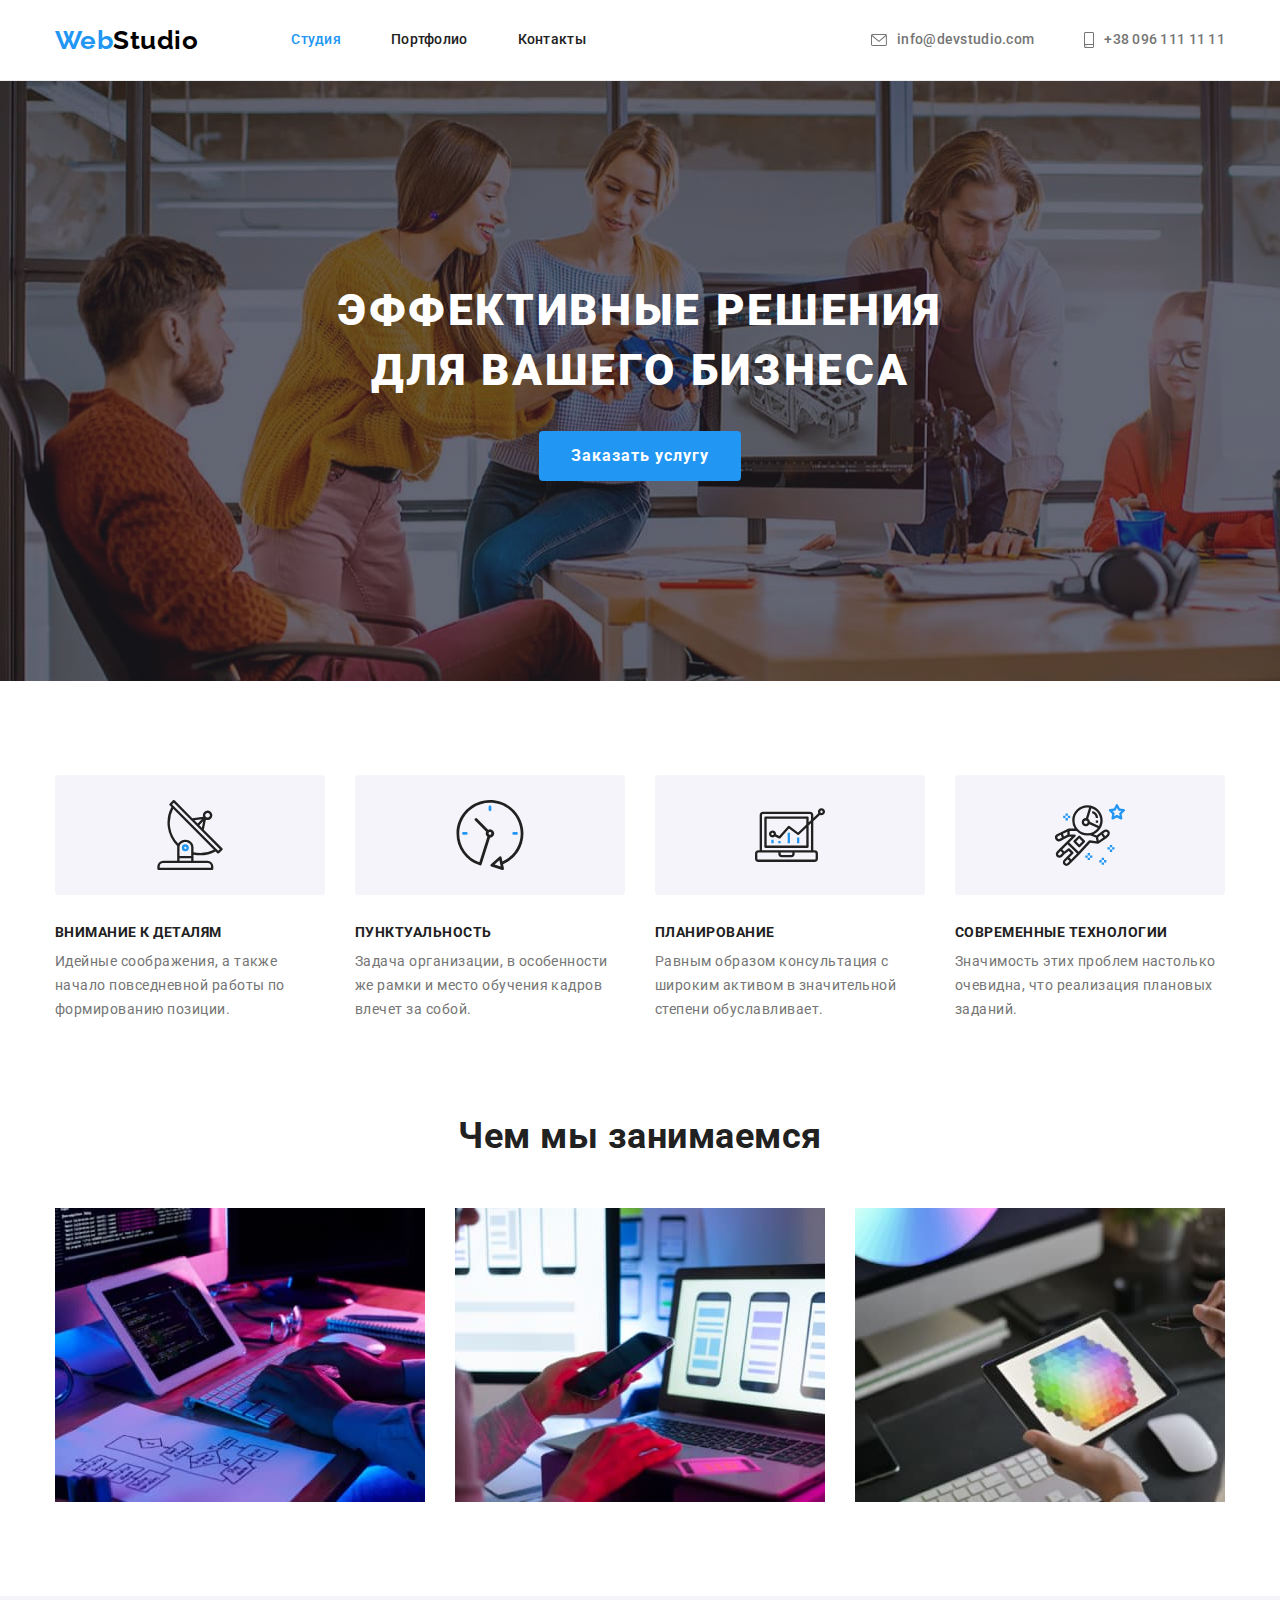
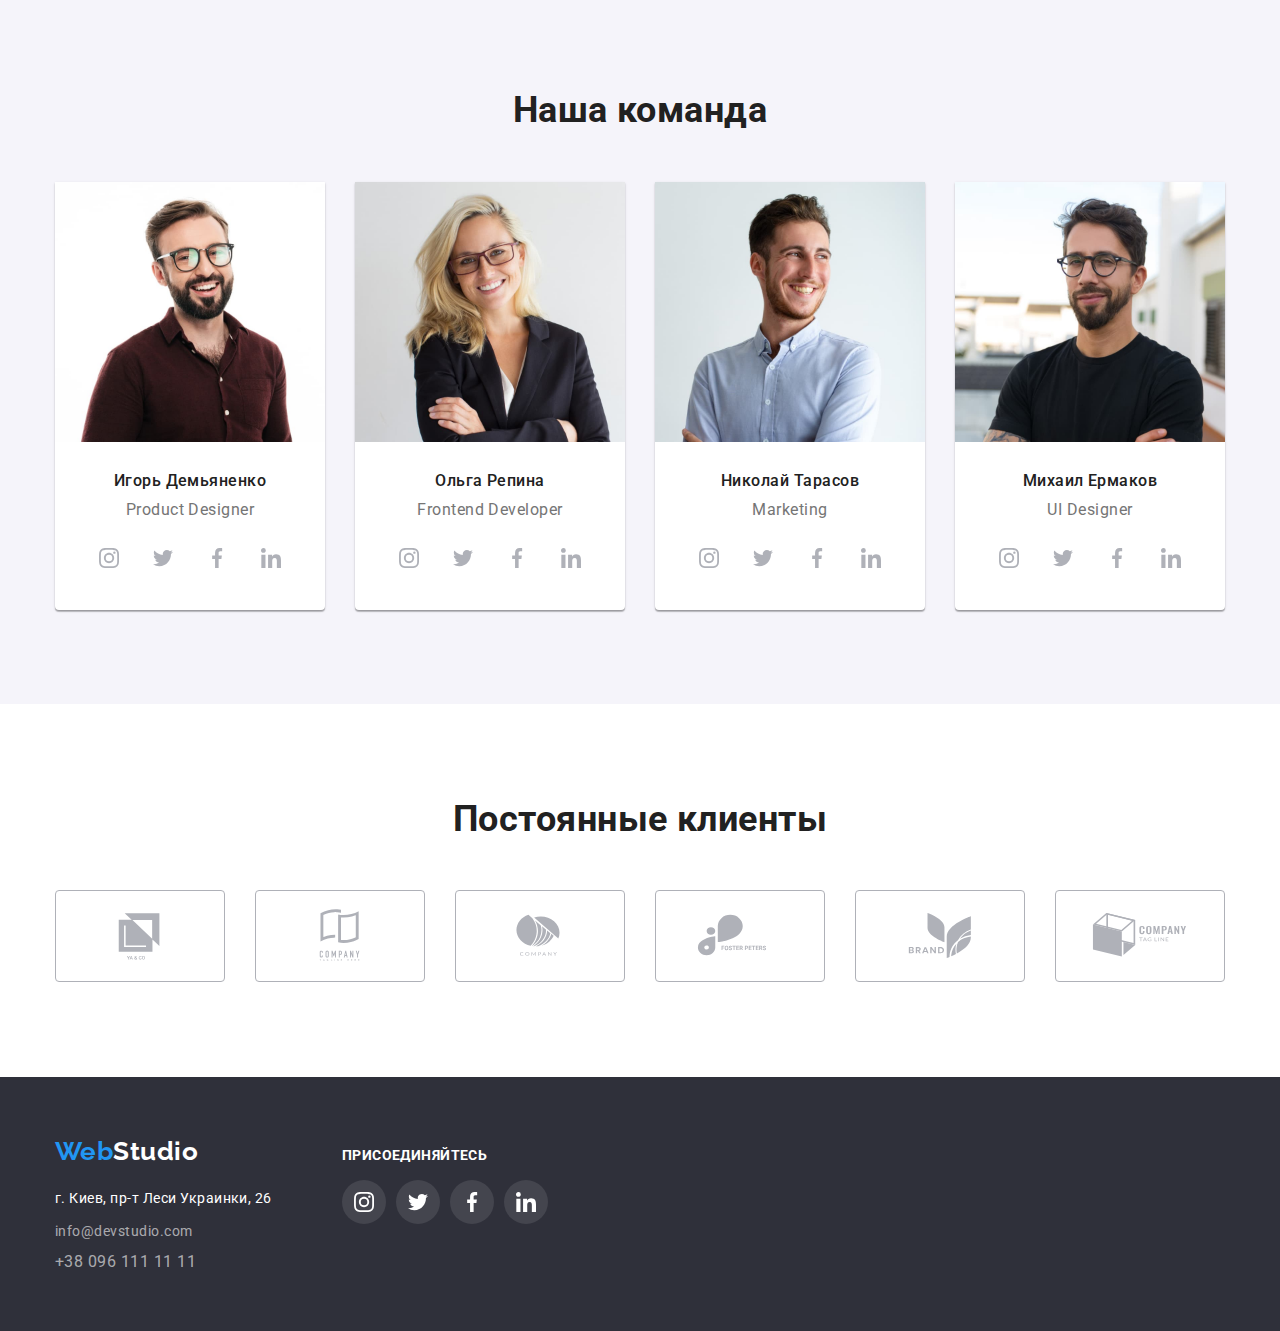
==== index.html @ 425500fc "Доб. файлы из 4 д/з" ====
<!DOCTYPE html>
<html lang="en">

<head>
    <meta charset="UTF-8" />
    <meta http-equiv="X-UA-Compatible" content="IE=edge" />
    <meta name="viewport" content="width=device-width, initial-scale=1.0" />
    <link rel="preconnect" href="https://fonts.googleapis.com">
    <link rel="preconnect" href="https://fonts.gstatic.com" crossorigin>
    <link href="https://fonts.googleapis.com/css2?family=Raleway:wght@700&family=Roboto:wght@400;500;700;900&display=swap"
        rel="stylesheet">
    <link rel="stylesheet" href="https://cdnjs.cloudflare.com/ajax/libs/modern-normalize/1.1.0/modern-normalize.min.css">
    <link rel="stylesheet" href="./css/styles.css">
    <title>WebStudio</title>
</head>

<body>
    <header class="header">
        <div class="container header-cont">
            <nav class="main-nav">
                <a href="#" class="logo">
                    <span class="logo-color">Web</span>Studio
                </a>
                <ul class="site-nav list">
                    <li class="site-nav-list"> 
                        <a class="link current" href="#">Студия</a>
                    </li>
                    <li class="site-nav-list">
                        <a class="link" href="./portfolio.html">Портфолио</a>
                    </li>
                    <li class="site-nav-list">
                        <a class="link" href="#" >Контакты</a>
                    </li>
                </ul>
            </nav>
                <ul class="site-nav">
                    <li class="site-nav-list">
                        <a class="link-nav" href="mailto:info@devstudio.com">
                            <svg  class="site-nav-icon"  width="16" height="12">
                                <use class="site-nav-use" href="./images/svg-sprite/symbol-defs.svg#icon-envelope"></use>
                            </svg>
                            info@devstudio.com
                        </a>
                    </li>
                    <li class="site-nav-list"> 
                        <a class="link-nav" href="tel:+380961111111">
                            <svg class="site-nav-sph" width="16" height="12">
                                <use href="./images/svg-sprite/symbol-defs.svg#icon-phone"></use>
                            </svg>
                            +38 096 111 11 11
                        </a>
                    </li>
                </ul>
        </div>
    </header>

    <!-- Блок герой -->
    <main>
        <section class="hero">
            <div class="container">
                <h1 class="hero-title" >Эффективные решения<br> для вашего бизнеса</h1>
                <button class="button" type="button">Заказать услугу</button>
            </div>
        </section>

        <!-- Наши предложения -->
        <section class="offers">
            <div class="container">
                <h2 class="visually-hidden">Наши предложения</h2> 
                <ul class="offers-list-title">
                    <li class="offers-list-nav icon-antenna">
                        <div class="icon-list" >
                            <svg class="" width="70" height="70">
                                <use href="./images/svg-sprite/symbol-defs.svg#icon-antenna-1"></use>
                            </svg>
                        </div>
                        <h3 class="offers-container-list">ВНИМАНИЕ К ДЕТАЛЯМ</h3> 
                        <p class="offers-list">
                            Идейные соображения, а также начало повседневной работы по
                            формированию позиции.
                        </p>
                    </li>
                    <li class="offers-list-nav icon-clock">
                        <div class="icon-list">
                            <svg class="" width="70" height="70">
                                <use href="./images/svg-sprite/symbol-defs.svg#icon-clock-1"></use>
                            </svg>
                        </div>
                        <h3 class="offers-container-list">ПУНКТУАЛЬНОСТЬ</h3>
                        <p class="offers-list">
                            Задача организации, в особенности же рамки и место обучения кадров
                            влечет за собой.
                        </p>
                    </li>
                    <li class="offers-list-nav icon-diagram">
                        <div class="icon-list">
                            <svg class="" width="70" height="70">
                                <use href="./images/svg-sprite/symbol-defs.svg#icon-diagram-1"></use>
                            </svg>
                        </div>
                        <h3 class="offers-container-list">ПЛАНИРОВАНИЕ</h3>
                        <p class="offers-list">
                            Равным образом консультация с широким активом в значительной
                            степени обуславливает.
                        </p>
                    </li>
                    <li class="offers-list-nav icon-astronaut">
                        <div class="icon-list">
                            <svg class="" width="70" height="70">
                                <use href="./images/svg-sprite/symbol-defs.svg#icon-astronaut-1"></use>
                            </svg>
                        </div>
                        <h3 class="offers-container-list">СОВРЕМЕННЫЕ ТЕХНОЛОГИИ</h3>
                        <p class="offers-list">
                            Значимость этих проблем настолько очевидна, что реализация
                            плановых заданий.
                        </p>
                    </li>
                </ul>
            </div>
        </section>

        <!-- Блок нашей работы -->
        <section class="works">
            <div class="container">
                <h2 class="works-title">Чем мы занимаемся</h2>
                <ul class="list-works">
                    <li class="list-works-img">
                        <img class="works-img" src="./images/boxasq.jpg" width="370" alt="Рабочий процес 1" />
                    </li>
                    <li class="list-works-img">
                        <img class="works-img" src="./images/boxbsq.jpg" width="370" alt="Рабочий процес 2" />
                    </li>
                    <li class="list-works-img">
                        <img class="works-img" src="./images/boxcsq.jpg" width="370" alt="Рабочий процес 3" />
                    </li>
                </ul>
            </div>
        </section>

        <!-- Наша команда -->
        <section class="teams">
            <div class="container">
                    <h2 class="teams-title">Наша команда</h2>
                    <ul class="list-teams">
                        <li class="list-teams-border">
                            <img class="teams-img" src="./images/teamasq.jpg" width="270" alt="Команда 1" />
                            <div class="teams-np">
                                <h3 class="teams-name">Игорь Демьяненко</h3>
                                <p class="teams-person">Product Designer</p>
                                <ul class="team-icon">
                                    <li class="teams-list">
                                        <a class="teams-a" href="#">
                                            <svg class="icon" width="20" height="20">
                                                <use href="./images/svg-sprite/symbol-defs.svg#icon-instagram-2"></use>
                                            </svg>
                                        </a>
                                    </li>
                                    <li class="teams-list">
                                        <a class="teams-a" href="#">
                                            <svg class="icon" width="20" height="20">
                                                <use href="./images/svg-sprite/symbol-defs.svg#icon-twitter-1"></use>
                                            </svg>
                                        </a>
                                    </li>
                                    <li class="teams-list">
                                        <a class="teams-a" href="#">
                                            <svg class="icon" width="20" height="20">
                                                <use href="./images/svg-sprite/symbol-defs.svg#icon-facebook-1"></use>
                                            </svg>
                                        </a>
                                    </li>
                                    <li class="teams-list">
                                        <a class="teams-a" href="#">
                                            <svg class="icon" width="20" height="20">
                                                <use href="./images/svg-sprite/symbol-defs.svg#icon-linkedin-1"></use>
                                            </svg>
                                        </a>
                                    </li>
                                </ul>   
                            </div>
                        </li>
                        <li class="list-teams-border">
                            <img class="teams-img" src="./images/teambsq.jpg" width="270" alt="Команда 2" />
                            <div class="teams-np">
                                <h3 class="teams-name">Ольга Репина</h3>
                                <p class="teams-person">Frontend Developer</p>
                                <ul class="team-icon">
                                    <li class="teams-list">
                                        <a class="teams-a" href="#">
                                            <svg class="icon" width="20" height="20">
                                                <use href="./images/svg-sprite/symbol-defs.svg#icon-instagram-2"></use>
                                            </svg>
                                        </a>
                                    </li>
                                    <li class="teams-list">
                                        <a class="teams-a" href="#">
                                            <svg class="icon" width="20" height="20">
                                                <use href="./images/svg-sprite/symbol-defs.svg#icon-twitter-1"></use>
                                            </svg>
                                        </a>
                                    </li>
                                    <li class="teams-list">
                                        <a class="teams-a" href="#">
                                            <svg class="icon" width="20" height="20">
                                                <use href="./images/svg-sprite/symbol-defs.svg#icon-facebook-1"></use>
                                            </svg>
                                        </a>
                                    </li>
                                    <li class="teams-list">
                                        <a class="teams-a" href="#">
                                            <svg class="icon" width="20" height="20">
                                                <use href="./images/svg-sprite/symbol-defs.svg#icon-linkedin-1"></use>
                                            </svg>
                                        </a>
                                    </li>
                                </ul>
                            </div>
                        </li>
                        <li class="list-teams-border"> 
                            <img class="teams-img" src="./images/teamcsq.jpg" width="270" alt="Команда 3" />
                            <div class="teams-np">
                                <h3 class="teams-name">Николай Тарасов</h3>
                                <p class="teams-person">Marketing</p>
                                <ul class="team-icon">
                                    <li class="teams-list">
                                        <a class="teams-a" href="#">
                                            <svg class="icon" width="20" height="20">
                                                <use href="./images/svg-sprite/symbol-defs.svg#icon-instagram-2"></use>
                                            </svg>
                                        </a>
                                    </li>
                                    <li class="teams-list">
                                        <a class="teams-a" href="#">
                                            <svg class="icon" width="20" height="20">
                                                <use href="./images/svg-sprite/symbol-defs.svg#icon-twitter-1"></use>
                                            </svg>
                                        </a>
                                    </li>
                                    <li class="teams-list">
                                        <a class="teams-a" href="#">
                                            <svg class="icon" width="20" height="20">
                                                <use href="./images/svg-sprite/symbol-defs.svg#icon-facebook-1"></use>
                                            </svg>
                                        </a>
                                    </li>
                                    <li class="teams-list">
                                        <a class="teams-a" href="#">
                                            <svg class="icon" width="20" height="20">
                                                <use href="./images/svg-sprite/symbol-defs.svg#icon-linkedin-1"></use>
                                            </svg>
                                        </a>
                                    </li>
                                </ul>
                            </div>
                        </li>
                        <li class="list-teams-border">
                            <img class="teams-img" src="./images/teamdsq.jpg" width="270" alt="Команда 4" />
                            <div class="teams-np">
                                <h3 class="teams-name">Михаил Ермаков</h3>
                                <p class="teams-person">UI Designer</p>
                                <ul class="team-icon">
                                    <li class="teams-list">
                                        <a class="teams-a" href="#">
                                            <svg class="icon" width="20" height="20">
                                                <use href="./images/svg-sprite/symbol-defs.svg#icon-instagram-2"></use>
                                            </svg>
                                        </a>
                                    </li>
                                    <li class="teams-list">
                                        <a class="teams-a" href="#">
                                            <svg class="icon" width="20" height="20">
                                                <use href="./images/svg-sprite/symbol-defs.svg#icon-twitter-1"></use>
                                            </svg>
                                        </a>
                                    </li>
                                    <li class="teams-list">
                                        <a class="teams-a" href="#">
                                            <svg class="icon" width="20" height="20">
                                                <use href="./images/svg-sprite/symbol-defs.svg#icon-facebook-1"></use>
                                            </svg>
                                        </a>
                                    </li>
                                    <li class="teams-list">
                                        <a class="teams-a" href="#">
                                            <svg class="icon" width="20" height="20">
                                                <use href="./images/svg-sprite/symbol-defs.svg#icon-linkedin-1"></use>
                                            </svg>
                                        </a>
                                    </li>
                                </ul>
                            </div>
                        </li>
                    </ul>
            </div>
        </section>
    </main>

    <!-- Постоянные клиенты -->
    <section class="customers">
        <div class="container">
            <h2 class="customers-title">Постоянные клиенты</h2>
            <ul class="customers-title-list">
                <li class="customers-list">
                    <a class="customers-a" href="#">
                        <svg class="customers-list-a" width="106" height="60">
                            <use href="./images/svg-sprite/symbol-defs.svg#icon-Client-1"></use>
                        </svg>
                    </a>
                </li>
                <li class="customers-list">
                    <a class="customers-a" href="#">
                        <svg class="customers-list-a" width="106" height="60">
                            <use href="./images/svg-sprite/symbol-defs.svg#icon-Client-2"></use>
                        </svg>
                    </a>
                </li>
                <li class="customers-list">
                    <a class="customers-a" href="#">
                        <svg class="customers-list-a" width="106" height="60">
                            <use href="./images/svg-sprite/symbol-defs.svg#icon-Client-3"></use>
                        </svg>
                    </a>
                </li>
                <li class="customers-list">
                    <a class="customers-a" href="#">
                        <svg class="customers-list-a" width="106" height="60">
                            <use href="./images/svg-sprite/symbol-defs.svg#icon-Client-4"></use>
                        </svg>
                    </a>
                </li>
                <li class="customers-list">
                    <a class="customers-a" href="#">
                        <svg class="customers-list-a" width="106" height="60">
                            <use href="./images/svg-sprite/symbol-defs.svg#icon-Client-5"></use>
                        </svg>
                    </a>
                </li>
                <li class="customers-list">
                    <a class="customers-a" href="#">
                        <svg class="customers-list-a" width="106" height="60">
                            <use href="./images/svg-sprite/symbol-defs.svg#icon-Client-6"></use>
                        </svg>
                    </a>
                </li>
            </ul>
        </div>
    </section>


    <!-- Подвал -->
    <footer class="footer">
        <div class="container footer-list">
            <div>
                <a class="logo-footer" href="#">
                    <span class="logo-color">Web</span><span class="logo-color-second">Studio</span>
                </a>
                <address class="footer-address">
                    <p class="footer-nav">г. Киев, пр-т Леси Украинки, 26</p>
                    <ul class="list-footer">
                        <li class="footer-nav">
                            <a class="footer-nav-i" href="mailto:info@devstudio.com">info@devstudio.com</a>
                        </li>
                        <li>
                            <a class="footer-nav-i" href="tel:+380961111111">+38 096 111 11 11</a>
                        </li>
                    </ul>
                </address>
            </div>
            <div class="footer-icon">
                <h2>присоединяйтесь</h2>
                <ul class="team-icon">
                    <li class="teams-list">
                        <a class="teams-a teams-icon" href="#">
                            <svg class="icon-svg" width="20" height="20">
                                <use href="./images/svg-sprite/symbol-defs.svg#icon-instagram-2"></use>
                            </svg>
                        </a>
                    </li>
                    <li class="teams-list">
                        <a class="teams-a teams-icon" href="#">
                            <svg class="icon-svg" width="20" height="20">
                                <use href="./images/svg-sprite/symbol-defs.svg#icon-twitter-1"></use>
                            </svg>
                        </a>
                    </li>
                    <li class="teams-list">
                        <a class="teams-a teams-icon" href="#">
                            <svg class="icon-svg" width="20" height="20">
                                <use href="./images/svg-sprite/symbol-defs.svg#icon-facebook-1"></use>
                            </svg>
                        </a>
                    </li>
                    <li class="teams-list">
                        <a class="teams-a teams-icon" href="#">
                            <svg class="icon-svg" width="20" height="20">
                                <use href="./images/svg-sprite/symbol-defs.svg#icon-linkedin-1"></use>
                            </svg>
                        </a>
                    </li>
                </ul>
            </div>
        </div>
    </footer>
</body>
</html>
---- css/styles.css ----
/* Цвет основного текста #212121 */
/* Вторичный цвет #757575 */

/* Белый #FFFFFF */
/* Акцент #2196F3 */

/* Вторичный цвет фона #E5E5E5 */

:root {
  --primary-white-color: #ffffff;
  --primary-text-color: #212121;
  --title-text-color: #000000;
  --class-offers-works: #e5e5e5;
  --accent-color: #2196f3;
  --section-hero: #2f303a;
  --section-teams-button: #f5f4fa;
}

body {
  background-color: var(--primary-white-color);
  color: var(--primary-text-color);
  font-family: Roboto, sans-serif;
  letter-spacing: 0.03em;
}

.container {
  margin-left: auto;
  margin-right: auto;
  width: 1200px;
  padding: 0 15px;
}

.visually-hidden {
  position: absolute;
  width: 1px;
  height: 1px;
  margin: -1px;
  border: 0;
  padding: 0;

  white-space: nowrap;
  clip-path: inset(100%);
  clip: rect(0 0 0 0);
  overflow: hidden;
}

img {
  display: block;
}

/* Header */

.header,
.header-portfolio {
  border-bottom-width: 1px;
  border-bottom-style: solid;
  border-bottom-color: #ececec;
}

/* Logo */
.logo {
  color: var(--title-text-color);
  font-family: Raleway, sans-serif;
  text-decoration: none;

  font-weight: 700;
  font-size: 26px;
  line-height: 1.19;
  display: flex;
}

.logo-color {
  color: var(--accent-color);
  font-size: 26px;
}

.site-nav-list {
  margin-right: 50px;
}

.site-nav-list:last-child {
  margin-right: 0;
}

.main-nav {
  display: flex;
  align-items: center;
}

.site-nav {
  color: var(--title-text-color);

  font-weight: 500;
  font-size: 14px;
  line-height: 1.14;
  letter-spacing: 0.02em;

  list-style: none;
  padding: 0;
  margin-top: 0;
  margin-bottom: 0;
}

.site-nav .link:hover,
.site-nav .link:focus,
.site-nav .link.current {
  color: var(--accent-color);
}

.link {
  text-decoration: none;
  color: var(--primary-text-color);

  display: block;
  padding-top: 32px;
  padding-bottom: 32px;
}

.site-nav a:hover,
.site-nav a:focus {
  color: var(--accent-color);
}

.site-nav .link-nav {
  text-decoration: none;
  color: #757575;
}

.site-nav .list {
  list-style: none;
  padding-top: 50px;
  padding-bottom: 94px;
}

.button {
  margin-top: 0px;

  min-width: 200px;
  box-sizing: border-box;
  padding: 10px 32px;
  border-radius: 4px;
  text-align: center;

  background-color: #2196f3;
  color: #ffffff;
  cursor: pointer;

  font-weight: 700;
  font-size: 16px;
  line-height: 1.87;
  letter-spacing: 0.06em;

  border: none;
}

.button:hover,
.button:focus {
  background-color: #188ce8;
}

.button-portfolio-first {
  min-width: 73px;
  padding: 6px 22px;
  border-radius: 4px;
  text-align: center;

  background-color: var(--accent-color);
  color: var(--primary-white-color);
  cursor: pointer;
  letter-spacing: 0.03em;

  border: none;
  box-shadow: 0px 1px 1px rgba(0, 0, 0, 0.12), 0px 4px 4px rgba(0, 0, 0, 0.06),
    1px 4px 6px rgba(0, 0, 0, 0.16);
}
.button-portfolio {
  min-width: 128px;
  padding: 6px 22px;
  border-radius: 4px;
  text-align: center;

  background-color: var(--section-teams-button);
  cursor: pointer;
  letter-spacing: 0.03em;

  border: none;
}

.button-portfolio:hover,
.button-portfolio:focus {
  background-color: var(--accent-color);
  color: #ffffff;
  box-shadow: 0px 1px 1px rgba(0, 0, 0, 0.12), 0px 4px 4px rgba(0, 0, 0, 0.06),
    1px 4px 6px rgba(0, 0, 0, 0.16);
}

.hero {
  padding-top: 200px;
  padding-bottom: 200px;

  background-color: var(--section-hero);
  color: var(--primary-white-color);
  text-align: center;
}

.hero {
  max-width: 1600px;
  margin-right: auto;
  margin-left: auto;
  background-size: cover;
  background-image: linear-gradient(
      to right,
      rgba(47, 48, 58, 0.4),
      rgba(47, 48, 58, 0.4)
    ),
    url("../images/hero-img.jpg");
}

.hero-title {
  margin-top: 0px;
  margin-bottom: 30px;

  font-weight: 900;
  font-size: 44px;
  line-height: 1.36;
  letter-spacing: 0.06em;
  text-transform: uppercase;
}

.hero > h1 {
  color: var(--primary-white-color);
}

/* Наши предложения */

.offers-container-list {
  font-weight: 700;
  font-size: 14px;
  line-height: 1.14;
  text-transform: uppercase;
  margin-top: 0;
  margin-bottom: 0;
}

.offers-list {
  margin-top: 10px;
  margin-bottom: 0px;

  color: #757575;

  font-weight: 400;
  font-size: 14px;
  line-height: 1.71;
}

.offers-list-nav {
  margin-right: 30px;
  width: 270px;
}

.offers-list-nav:last-child {
  margin-right: 0;
}

.icon-list {
  display: flex;
  justify-content: center;
  align-items: center;
  background-color: #f5f4fa;
  height: 120px;
  border-radius: 4px;
  margin-bottom: 30px;
}

.offers-list-title {
  display: flex;
  align-items: center;
  margin: 0;
  padding: 0;
  list-style: none;
}
.offers {
  margin-bottom: 0;
  padding: 94px 0;
}

.offers,
.works {
  background-color: var(--primary-white-color);
}

/* Блок нашей работы */

.works {
  margin-top: 0;
  padding-bottom: 94px;
}

.works-title {
  margin-bottom: 50px;

  margin-top: 0;

  font-weight: 700;
  font-size: 36px;
  line-height: 1.16;
  text-align: center;
}

/* Наша команда */

.teams-title,
.customers-title {
  margin-top: 0px;

  margin-bottom: 50px;

  font-weight: 700;
  font-size: 36px;
  line-height: 1.16;
  text-align: center;
}

.teams {
  margin-top: 0px;
  margin-bottom: 1px;
  background-color: var(--section-teams-button);

  padding-top: 94px;
  padding-bottom: 94px;
}

.teams-name {
  font-weight: 500;
  font-size: 16px;
  line-height: 1.18;
  margin-top: 0;
  margin-bottom: 10px;
}
.teams-name,
.teams-person {
  text-align: center;
}

.teams-person {
  margin-top: 0;
  margin-bottom: 0;

  color: #757575;

  font-weight: 400;
  font-size: 16px;
  line-height: 1.18;
}

.offers > h2,
.works > h2,
.teams > h2 {
  font-weight: 700;
  font-size: 36px;
  line-height: 1.16;
  text-align: center;
}

/* Customers */

.customers {
  margin-top: 0px;
  margin-bottom: 1px;
  padding-top: 94px;
  padding-bottom: 94px;
}

.customers-title-list {
  display: flex;
  align-items: center;
  list-style: none;

  margin: 0;
  padding: 0;
}

.customers-list {
  margin: 0 30px 0 0;
  width: 170px;
  height: 92px;
}

.customers-a {
  border: 1px solid #afb1b8;
  border-radius: 4px;
}

.customers-a:hover,
.customers-a:focus {
  border: 1px solid var(--accent-color);
}

.customers-a:hover,
.customers-a:focus,
.customers-list-a:hover,
.customers-list-a:focus {
  fill: var(--accent-color);
}

.customers-list:last-child {
  margin-right: 0;
}

.customers-list-div {
  margin: 0;
  padding: 0;
}

.customers-list-img {
  margin: 0;
}

/* Футер */

.footer {
  background-color: var(--section-hero);
  padding-top: 60px;
  padding-bottom: 60px;
}

.footer-address {
  margin-top: 20px;
}

.footer-nav {
  margin: 0 0 9px 0;

  color: var(--primary-white-color);

  font-style: normal;
  font-weight: 400;
  font-size: 14px;
  line-height: 1.71;
}

.footer-nav-i {
  display: inline-block;

  color: rgba(255, 255, 255, 0.6);
  text-decoration: none;

  font-style: normal;
}
.list-works,
.list-teams {
  list-style: none;
  padding: 0;
  margin: 0;

  display: flex;
}

.list-works-img,
.list-teams-border {
  margin-right: 30px;
}
.list-works-img:last-child {
  margin-right: 0;
}

.list-teams-border {
  background-color: #ffffff;
  width: 270px;

  box-shadow: 0px 1px 3px rgba(0, 0, 0, 0.12), 0px 1px 1px rgba(0, 0, 0, 0.14),
    0px 2px 1px rgba(0, 0, 0, 0.2);
  border-radius: 0px 0px 4px 4px;
}

.list-teams-border:last-child {
  margin-right: 0;
}

.teams-np {
  padding: 30px 10px;
}

.list-footer {
  list-style: none;
  padding-left: 0;
  margin: 0;
}

.logo-footer {
  display: flex;
  align-items: center;

  font-family: Raleway, sans-serif;
  font-weight: 700;
  text-decoration: none;
}

.logo-color-second {
  color: #ffffff;
  font-size: 26px;
}

.list .footer-nav {
  color: rgba(255, 255, 255, 0.6);
}

.list-buttom {
  margin-right: 8px;
}
.list-buttom:last-child {
  margin-right: 0;
}

/* Страница portfolio */

.list-project {
  margin: 0;

  color: #757575;

  font-weight: 400;
  font-size: 16px;
  line-height: 1.87;
}

.site-nav {
  display: flex;
  align-items: center;

  text-decoration: none;
  margin-left: auto;
}

.link-nav {
  display: flex;
  align-items: center;
}

.list-link-hp {
  padding: 20px 24px 17px;

  border-right: 1px solid #eeeeee;
  border-bottom: 1px solid #eeeeee;
  border-left: 1px solid #eeeeee;
}

.list-name {
  margin: 0 0 4px 0;
  color: #4e4c4c;
}

.list {
  display: flex;
  justify-content: center;

  list-style: none;
  padding-left: 0;
  margin-left: 93px;
}

.list-hero {
  display: flex;
  justify-content: center;

  list-style: none;
  padding-left: 0;
  margin: 0 0 50px 0;
}

.header,
.header-portfolio,
.header-cont {
  display: flex;
}

.list-link-img {
  display: block;
}

.ist-link-hp {
  padding: 20px 0;
}

.hero-portfolio {
  padding-top: 94px;
  padding-bottom: 94px;
}

.list.link-li {
  display: flex;
  flex-wrap: wrap;
  margin: 0;
}

.list-link {
  display: block;
  text-decoration: none;
}

.list-link-li {
  margin-right: 30px;
  margin-bottom: 30px;
  width: 370px;
  background-color: #ffffff;
}

.list-link:hover,
.list-link:focus {
  box-shadow: 0px 1px 1px rgba(0, 0, 0, 0.12), 0px 4px 4px rgba(0, 0, 0, 0.06),
    1px 4px 6px rgba(0, 0, 0, 0.16);
}

.list-link:hover,
.list-link:focus {
  border-right: 0;
  border-bottom: 0;
  border-left: 0;
}

.list-link-li:nth-child(3n) {
  margin-right: 0;
}

.list-link-li:nth-last-child(-n + 3) {
  margin-bottom: 0;
}

.site-nav-icon {
  width: 16px;
  height: 12px;
  margin-right: 10px;
  fill: currentColor;
}

.site-nav-sph {
  width: 10px;
  height: 16px;
  margin-right: 10px;
  fill: currentColor;
}

.link-nav:hover,
.link-nav:focus {
  fill: var(--accent-color);
}

.teams-a {
  width: 44px;
  height: 44px;
  border-radius: 50%;
  display: flex;
  justify-content: center;
  align-items: center;
  fill: #afb1b8;
}

.teams-a:hover,
.teams-a:focus,
.icon:hover,
.icon:focus {
  background-color: var(--accent-color);
  fill: var(--primary-white-color);
}

.teams-list {
  margin-right: 10px;
}

.teams-list:last-child {
  margin-right: 0;
}

.team-icon {
  display: flex;
  justify-content: center;
  align-items: center;
  list-style: none;
  margin: 16px 0 0 0;
  padding: 0;
}

.customers-a {
  width: 100%;
  height: 100%;
  display: flex;
  justify-content: center;
  align-items: center;
}

.customers-a {
  fill: #afb1b8;
}

.footer-list {
  display: flex;
  align-items: baseline;
}

.footer-icon {
  margin-left: 70px;
}

.footer-icon > h2 {
  font-weight: 700;
  font-size: 14px;
  line-height: 1.14;
  letter-spacing: 0.03em;
  margin: 0;
  padding: 0;
  text-transform: uppercase;
  color: var(--primary-white-color);
}

.teams-icon {
  background-color: rgba(255, 255, 255, 0.1);
}

.icon-svg {
  fill: var(--primary-white-color);
}
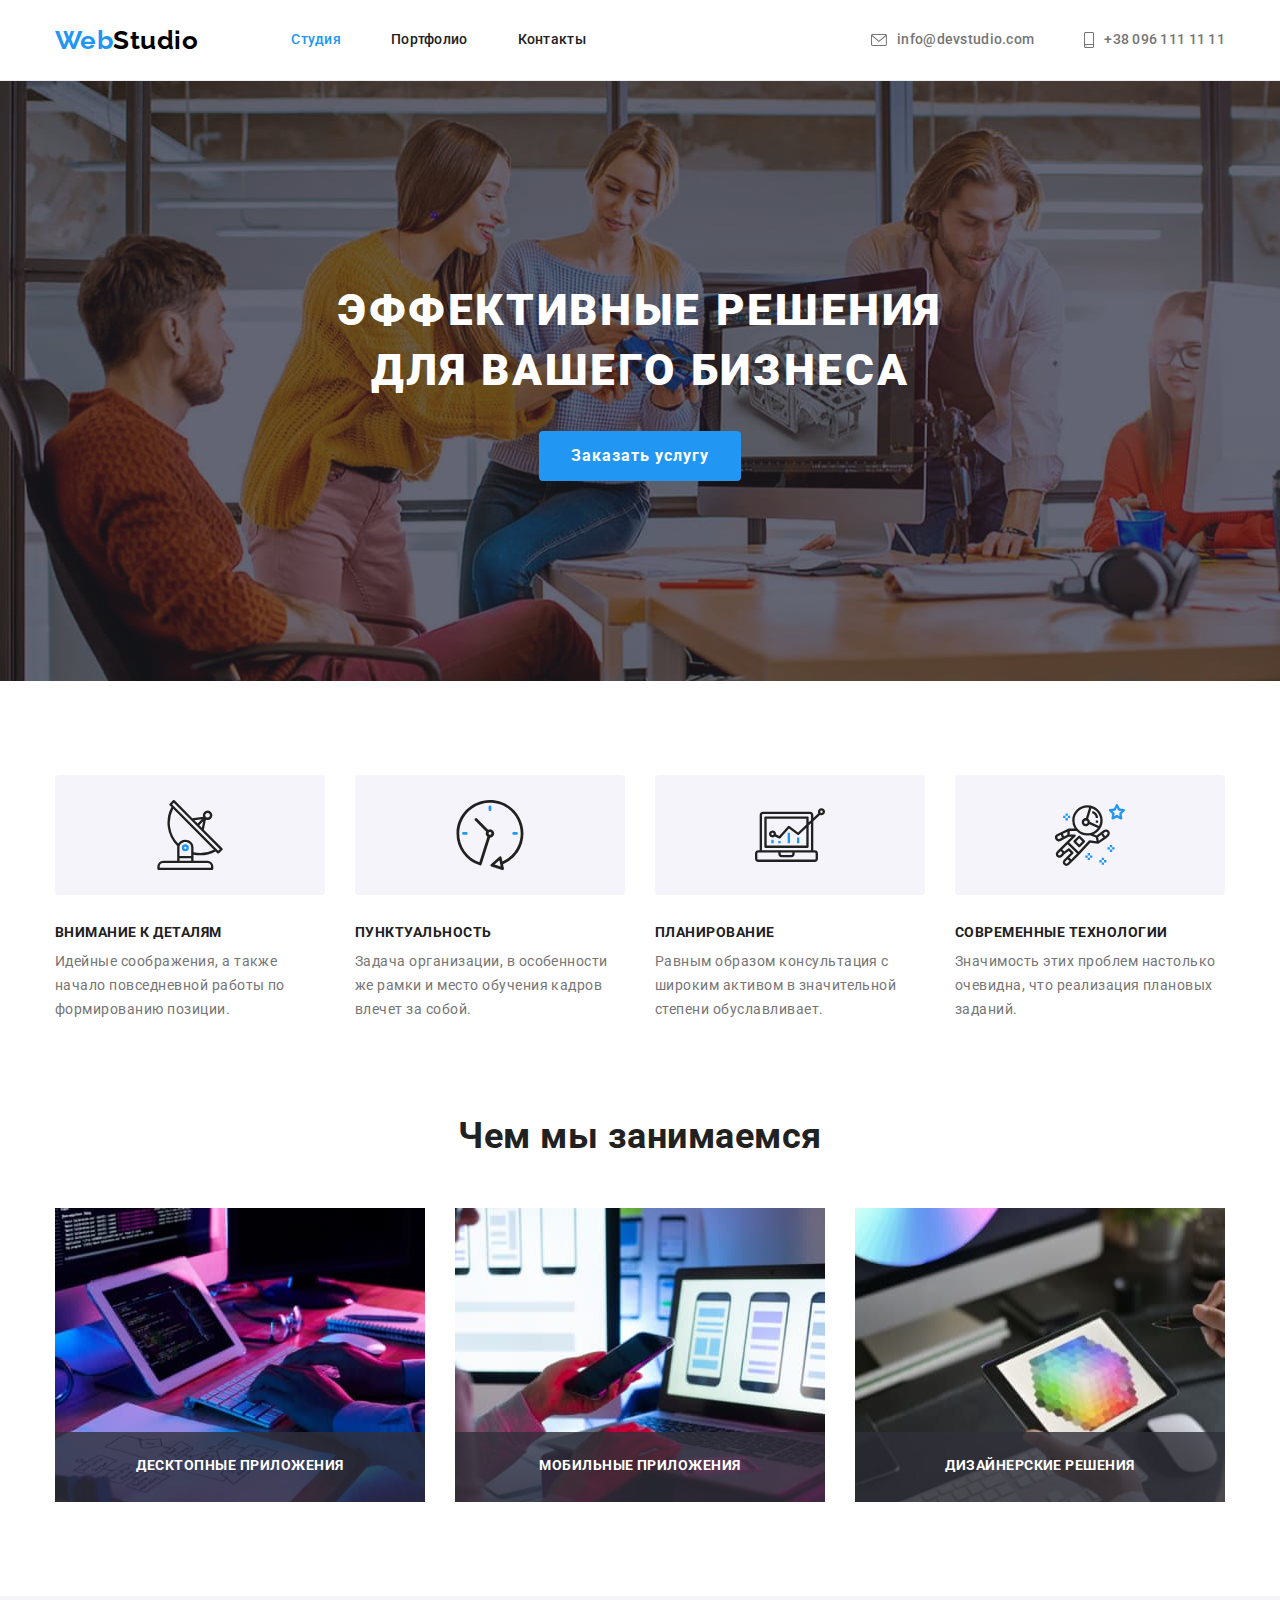
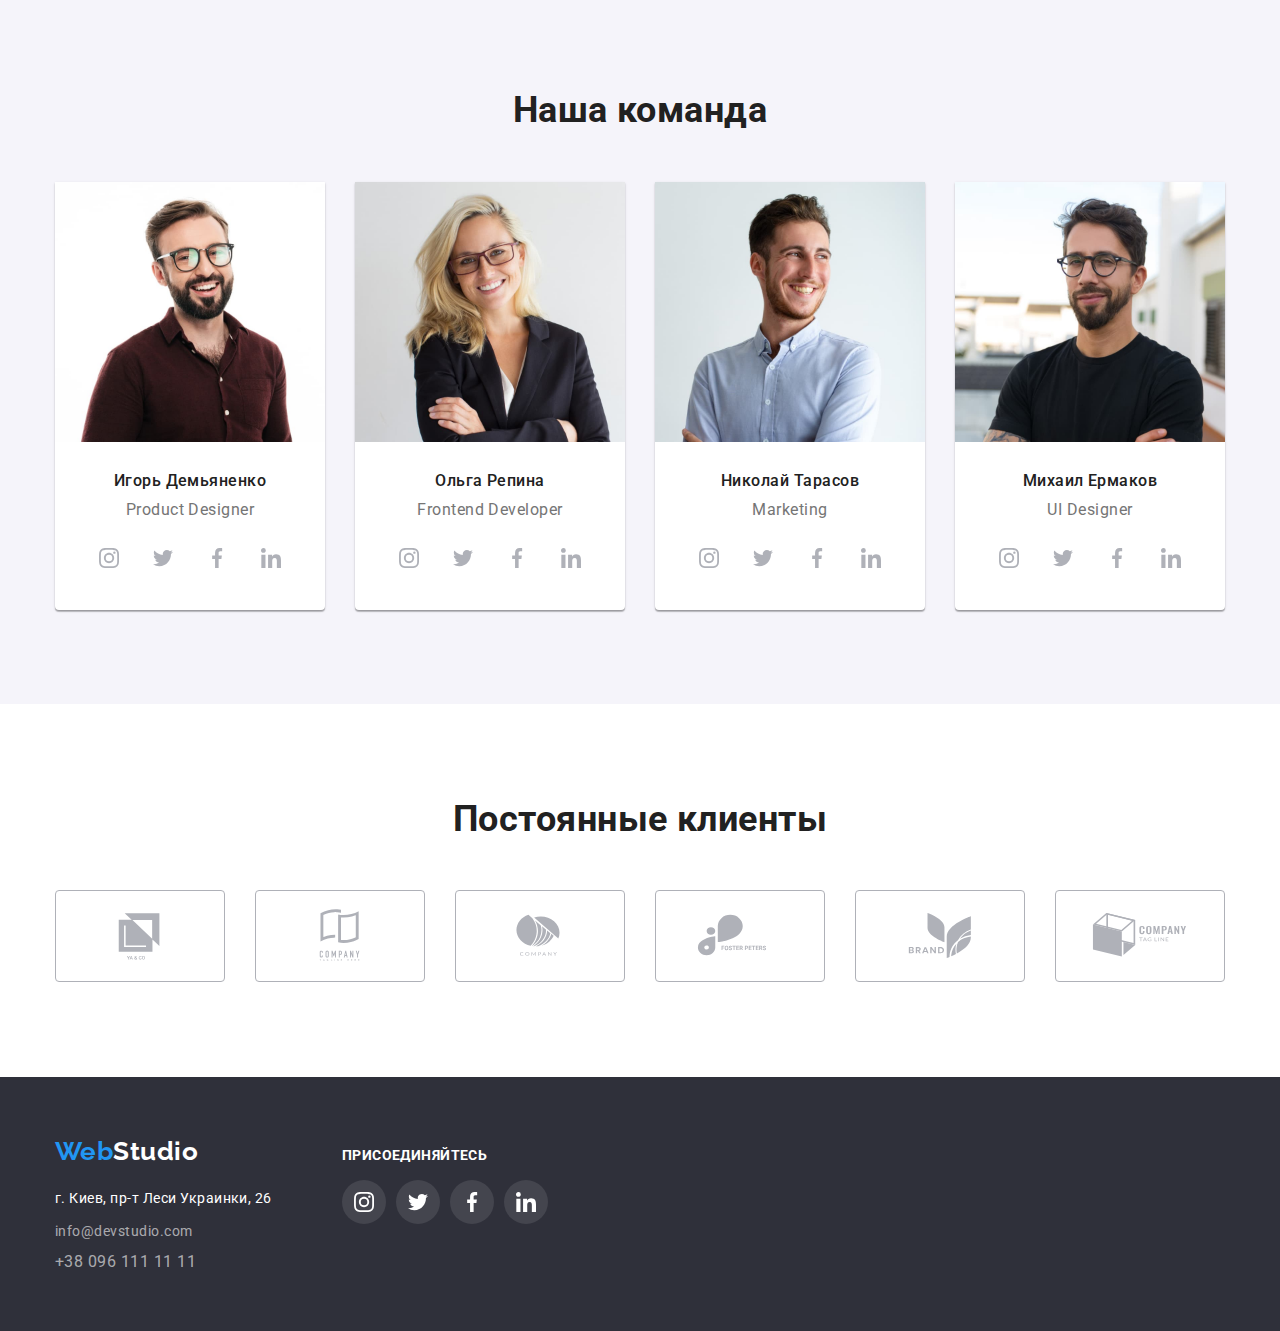
==== commit f83d203c: "Модалка и подписи" ====
--- a/index.html
+++ b/index.html
@@ -29,7 +29,7 @@
                         <a class="link" href="./portfolio.html">Портфолио</a>
                     </li>
                     <li class="site-nav-list">
-                        <a class="link" href="#" >Контакты</a>
+                        <a class="link" href="#">Контакты</a>
                     </li>
                 </ul>
             </nav>
@@ -52,6 +52,15 @@
                     </li>
                 </ul>
         </div>
+        <div class="backdrop is-hidden" data-modal>
+            <div class="modal">
+                <button class="backdrop-button" type="button" data-modal-close>
+                    <svg  width="18" height="18">
+                        <use href="./images/svg-sprite/symbol-defs.svg#icon-close-black-18" ></use>
+                    </svg>
+                </button>
+            </div>
+        </div>
     </header>
 
     <!-- Блок герой -->
@@ -59,7 +68,7 @@
         <section class="hero">
             <div class="container">
                 <h1 class="hero-title" >Эффективные решения<br> для вашего бизнеса</h1>
-                <button class="button" type="button">Заказать услугу</button>
+                <button class="button" type="button" data-modal-open>Заказать услугу</button>
             </div>
         </section>
 
@@ -127,12 +136,21 @@
                 <ul class="list-works">
                     <li class="list-works-img">
                         <img class="works-img" src="./images/boxasq.jpg" width="370" alt="Рабочий процес 1" />
+                        <div class="works-img-block">
+                            <h3 class="works-img-text">Десктопные приложения</h3>
+                        </div>
                     </li>
                     <li class="list-works-img">
                         <img class="works-img" src="./images/boxbsq.jpg" width="370" alt="Рабочий процес 2" />
+                        <div class="works-img-block">
+                            <h3 class="works-img-text">Мобильные приложения</h3>
+                        </div>
                     </li>
                     <li class="list-works-img">
                         <img class="works-img" src="./images/boxcsq.jpg" width="370" alt="Рабочий процес 3" />
+                        <div class="works-img-block">
+                            <h3 class="works-img-text">Дизайнерские решения</h3>
+                        </div>
                     </li>
                 </ul>
             </div>
@@ -294,59 +312,58 @@
                     </ul>
             </div>
         </section>
+        
+        <!-- Постоянные клиенты -->
+        <section class="customers">
+            <div class="container">
+                <h2 class="customers-title">Постоянные клиенты</h2>
+                <ul class="customers-title-list">
+                    <li class="customers-list">
+                        <a class="customers-a" href="#">
+                            <svg class="customers-list-a" width="106" height="60">
+                                <use href="./images/svg-sprite/symbol-defs.svg#icon-Client-1"></use>
+                            </svg>
+                        </a>
+                    </li>
+                    <li class="customers-list">
+                        <a class="customers-a" href="#">
+                            <svg class="customers-list-a" width="106" height="60">
+                                <use href="./images/svg-sprite/symbol-defs.svg#icon-Client-2"></use>
+                            </svg>
+                        </a>
+                    </li>
+                    <li class="customers-list">
+                        <a class="customers-a" href="#">
+                            <svg class="customers-list-a" width="106" height="60">
+                                <use href="./images/svg-sprite/symbol-defs.svg#icon-Client-3"></use>
+                            </svg>
+                        </a>
+                    </li>
+                    <li class="customers-list">
+                        <a class="customers-a" href="#">
+                            <svg class="customers-list-a" width="106" height="60">
+                                <use href="./images/svg-sprite/symbol-defs.svg#icon-Client-4"></use>
+                            </svg>
+                        </a>
+                    </li>
+                    <li class="customers-list">
+                        <a class="customers-a" href="#">
+                            <svg class="customers-list-a" width="106" height="60">
+                                <use href="./images/svg-sprite/symbol-defs.svg#icon-Client-5"></use>
+                            </svg>
+                        </a>
+                    </li>
+                    <li class="customers-list">
+                        <a class="customers-a" href="#">
+                            <svg class="customers-list-a" width="106" height="60">
+                                <use href="./images/svg-sprite/symbol-defs.svg#icon-Client-6"></use>
+                            </svg>
+                        </a>
+                    </li>
+                </ul>
+            </div>
+        </section>
     </main>
-
-    <!-- Постоянные клиенты -->
-    <section class="customers">
-        <div class="container">
-            <h2 class="customers-title">Постоянные клиенты</h2>
-            <ul class="customers-title-list">
-                <li class="customers-list">
-                    <a class="customers-a" href="#">
-                        <svg class="customers-list-a" width="106" height="60">
-                            <use href="./images/svg-sprite/symbol-defs.svg#icon-Client-1"></use>
-                        </svg>
-                    </a>
-                </li>
-                <li class="customers-list">
-                    <a class="customers-a" href="#">
-                        <svg class="customers-list-a" width="106" height="60">
-                            <use href="./images/svg-sprite/symbol-defs.svg#icon-Client-2"></use>
-                        </svg>
-                    </a>
-                </li>
-                <li class="customers-list">
-                    <a class="customers-a" href="#">
-                        <svg class="customers-list-a" width="106" height="60">
-                            <use href="./images/svg-sprite/symbol-defs.svg#icon-Client-3"></use>
-                        </svg>
-                    </a>
-                </li>
-                <li class="customers-list">
-                    <a class="customers-a" href="#">
-                        <svg class="customers-list-a" width="106" height="60">
-                            <use href="./images/svg-sprite/symbol-defs.svg#icon-Client-4"></use>
-                        </svg>
-                    </a>
-                </li>
-                <li class="customers-list">
-                    <a class="customers-a" href="#">
-                        <svg class="customers-list-a" width="106" height="60">
-                            <use href="./images/svg-sprite/symbol-defs.svg#icon-Client-5"></use>
-                        </svg>
-                    </a>
-                </li>
-                <li class="customers-list">
-                    <a class="customers-a" href="#">
-                        <svg class="customers-list-a" width="106" height="60">
-                            <use href="./images/svg-sprite/symbol-defs.svg#icon-Client-6"></use>
-                        </svg>
-                    </a>
-                </li>
-            </ul>
-        </div>
-    </section>
-
 
     <!-- Подвал -->
     <footer class="footer">
@@ -402,5 +419,6 @@
             </div>
         </div>
     </footer>
+    <script src="./js/modal.js"></script>
 </body>
 </html>--- a/css/styles.css
+++ b/css/styles.css
@@ -49,6 +49,48 @@
 }
 
 /* Header */
+
+.backdrop {
+  position: fixed;
+  top: 0;
+  left: 0;
+  width: 100%;
+  height: 100%;
+  background-color: rgba(255, 165, 0, 0);
+}
+
+.backdrop.is-hidden {
+  visibility: hidden;
+  opacity: 0;
+  pointer-events: none;
+}
+
+.modal {
+  position: absolute;
+  top: 50%;
+  left: 50%;
+
+  min-height: 528px;
+  min-width: 581px;
+  padding: 15px;
+  background-color: #fff;
+
+  transform: translate(-50%, -50%);
+
+  box-shadow: 0px 1px 3px rgba(0, 0, 0, 0.12), 0px 1px 1px rgba(0, 0, 0, 0.14),
+    0px 2px 1px rgba(0, 0, 0, 0.2);
+  border-radius: 4px;
+}
+
+.backdrop-button {
+  position: absolute;
+  top: 0;
+  right: 0;
+  margin: 8px 8px 0 0;
+  padding: 6px;
+  border: 1px solid rgba(0, 0, 0, 0.1);
+  border-radius: 50%;
+}
 
 .header,
 .header-portfolio {
@@ -460,8 +502,30 @@
 .list-teams-border {
   margin-right: 30px;
 }
+
 .list-works-img:last-child {
   margin-right: 0;
+}
+.list-works-img {
+  position: relative;
+}
+
+.works-img-block {
+  position: absolute;
+  width: 100%;
+  height: 70px;
+  bottom: 0;
+  background-color: rgba(47, 48, 58, 0.8);
+}
+.works-img-text {
+  color: var(--primary-white-color);
+  font-weight: 700;
+  font-size: 14px;
+  line-height: 0.87;
+  text-align: center;
+  text-transform: uppercase;
+  margin: 0;
+  padding: 27px 0;
 }
 
 .list-teams-border {
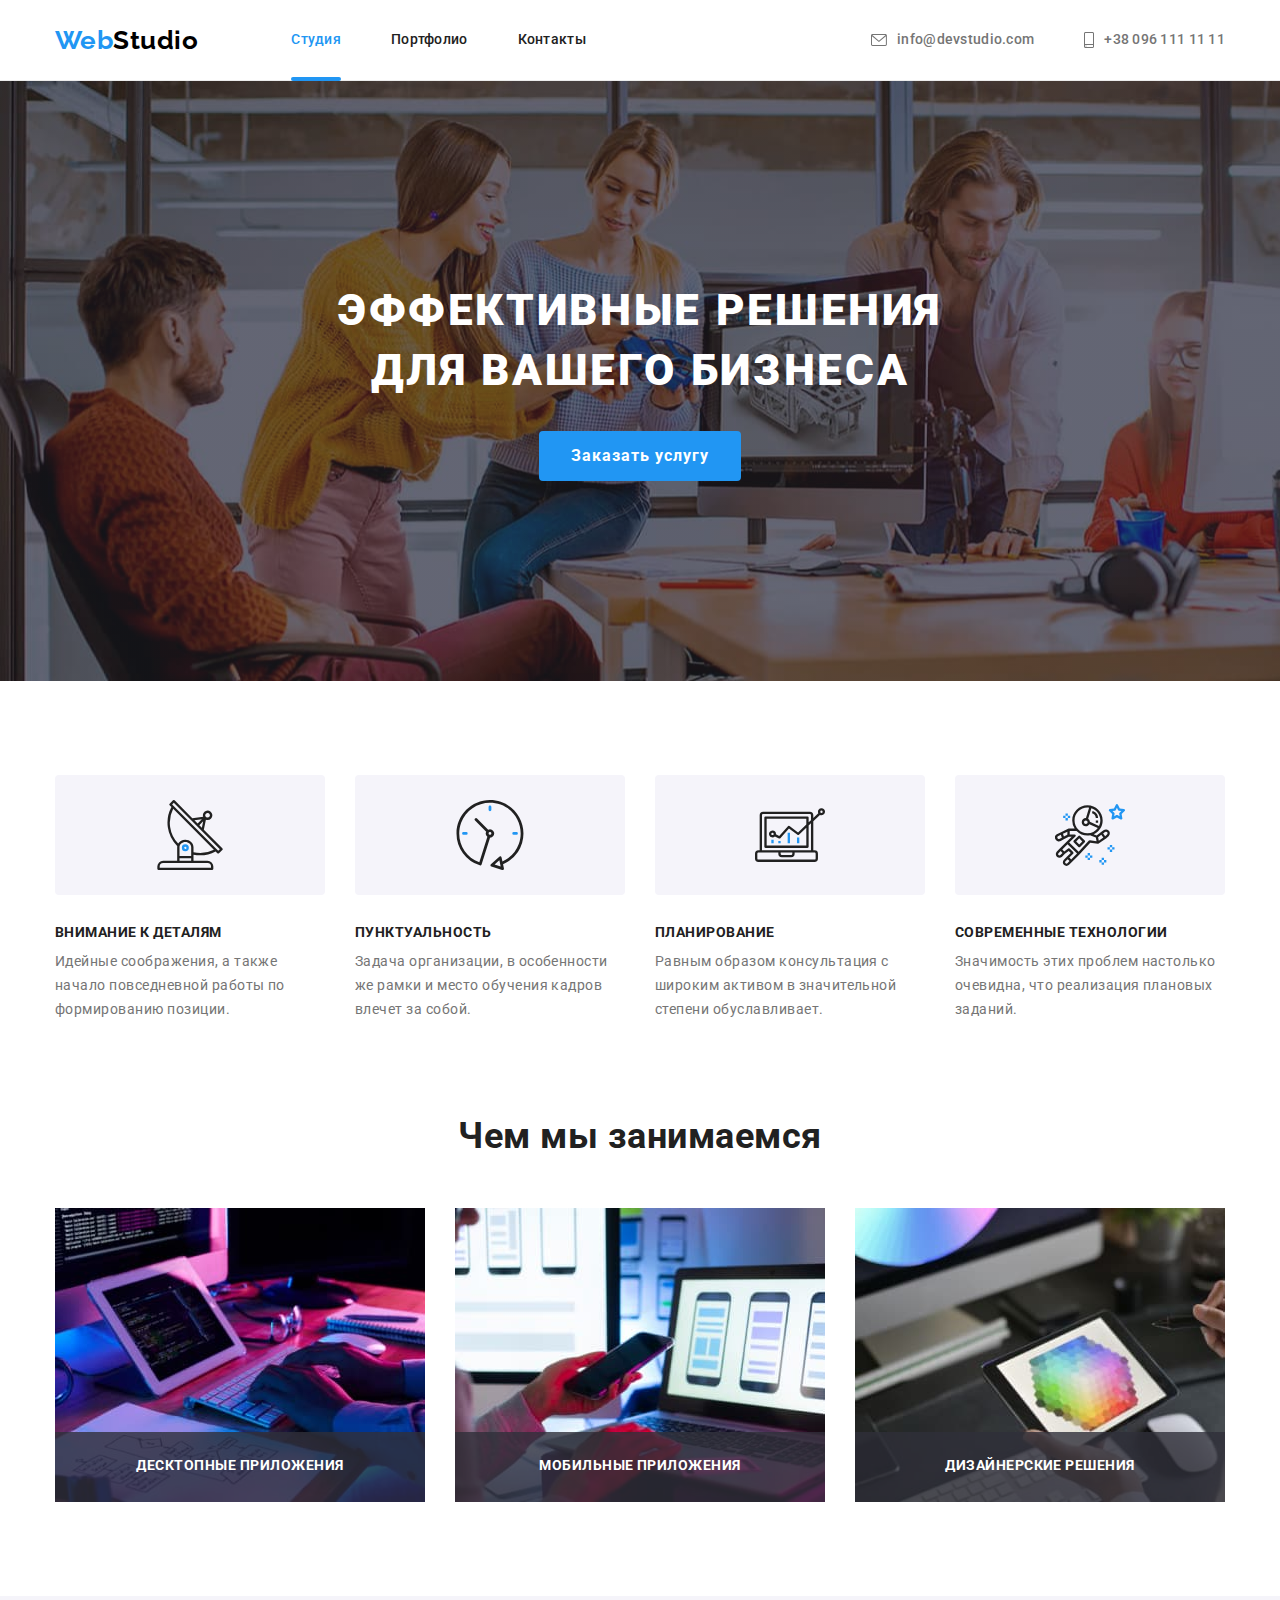
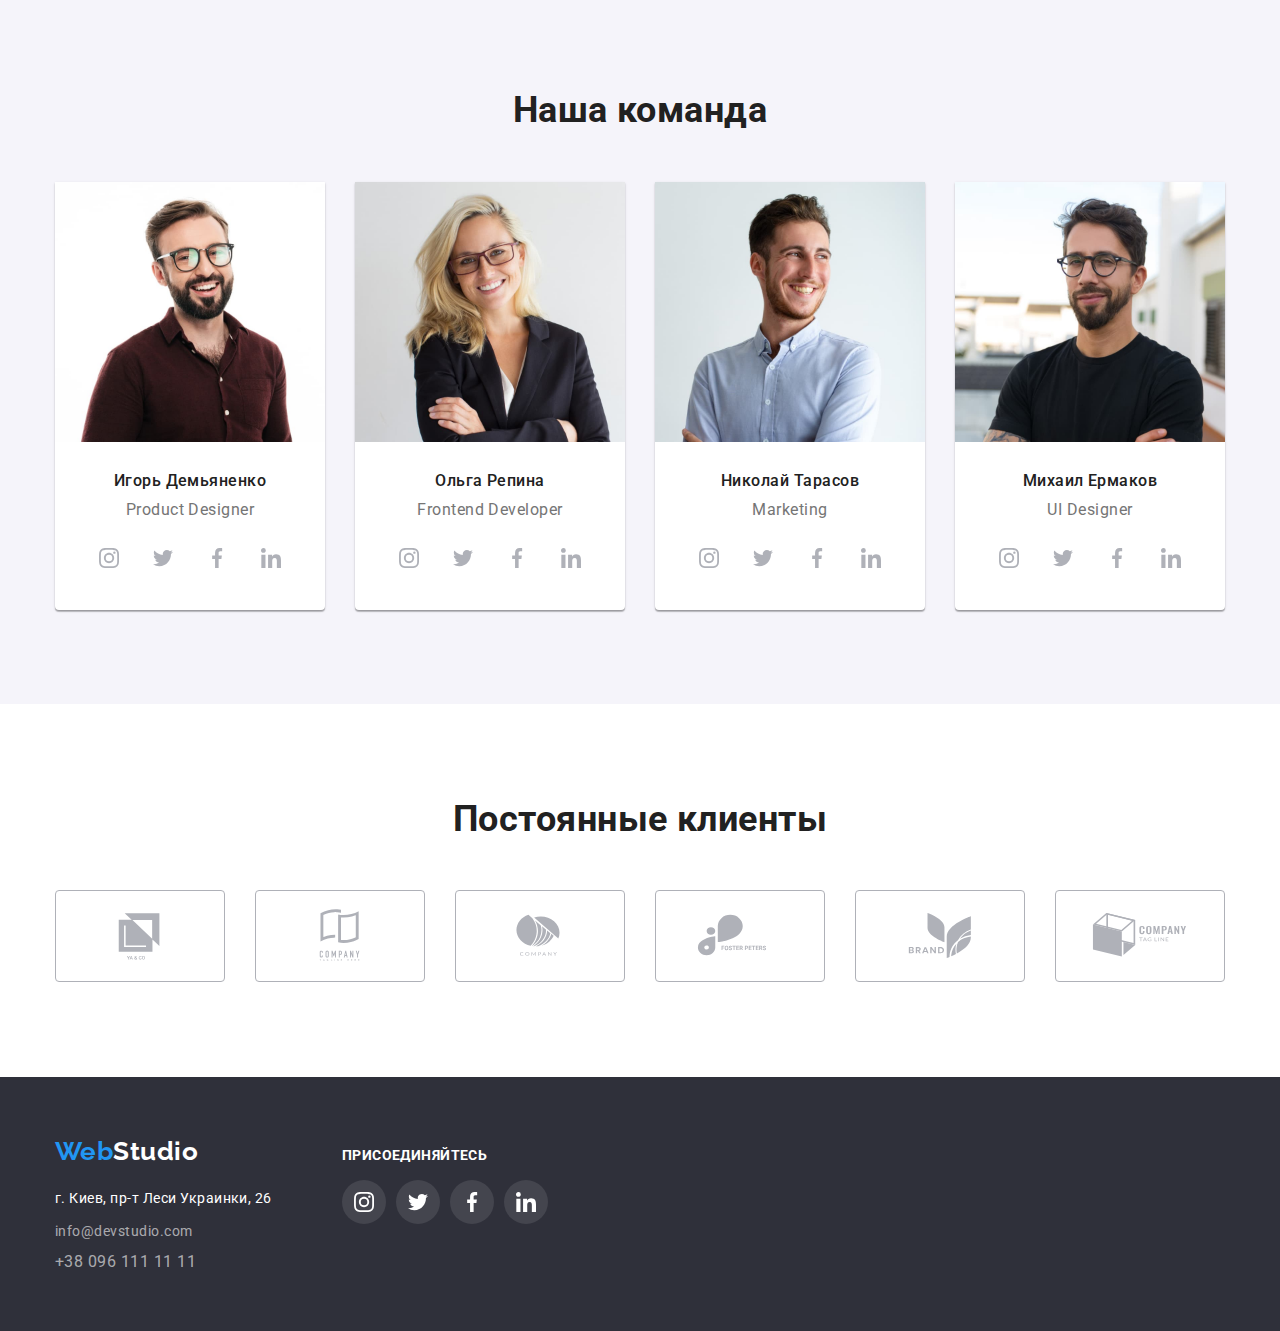
==== commit b7ea9681: "анимация полностью" ====
--- a/index.html
+++ b/index.html
@@ -37,7 +37,7 @@
                     <li class="site-nav-list">
                         <a class="link-nav" href="mailto:info@devstudio.com">
                             <svg  class="site-nav-icon"  width="16" height="12">
-                                <use class="site-nav-use" href="./images/svg-sprite/symbol-defs.svg#icon-envelope"></use>
+                                <use href="./images/svg-sprite/symbol-defs.svg#icon-envelope"></use>
                             </svg>
                             info@devstudio.com
                         </a>
@@ -55,7 +55,7 @@
         <div class="backdrop is-hidden" data-modal>
             <div class="modal">
                 <button class="backdrop-button" type="button" data-modal-close>
-                    <svg  width="18" height="18">
+                    <svg width="18" height="18">
                         <use href="./images/svg-sprite/symbol-defs.svg#icon-close-black-18" ></use>
                     </svg>
                 </button>
@@ -68,7 +68,9 @@
         <section class="hero">
             <div class="container">
                 <h1 class="hero-title" >Эффективные решения<br> для вашего бизнеса</h1>
-                <button class="button" type="button" data-modal-open>Заказать услугу</button>
+                <div class="button-hero">
+                    <button class="button" type="button" data-modal-open>Заказать услугу</button>
+                </div>
             </div>
         </section>
 
--- a/css/styles.css
+++ b/css/styles.css
@@ -51,12 +51,16 @@
 /* Header */
 
 .backdrop {
+  z-index: 888;
   position: fixed;
   top: 0;
   left: 0;
   width: 100%;
   height: 100%;
   background-color: rgba(255, 165, 0, 0);
+
+  opacity: 1;
+  transition: opacity 250ms cubic-bezier(0.4, 0, 0.2, 1);
 }
 
 .backdrop.is-hidden {
@@ -65,6 +69,10 @@
   pointer-events: none;
 }
 
+.backdrop.is-hidden .modal {
+  transform: translate(-50%, -50%) scale(0.9);
+}
+
 .modal {
   position: absolute;
   top: 50%;
@@ -73,13 +81,16 @@
   min-height: 528px;
   min-width: 581px;
   padding: 15px;
-  background-color: #fff;
-
-  transform: translate(-50%, -50%);
+  background-color: #ffffff;
+
+  /* transform: translate(-50%, -50%); */
 
   box-shadow: 0px 1px 3px rgba(0, 0, 0, 0.12), 0px 1px 1px rgba(0, 0, 0, 0.14),
     0px 2px 1px rgba(0, 0, 0, 0.2);
   border-radius: 4px;
+
+  transform: translate(-50%, -50%) scale(1);
+  transition: transform 250ms cubic-bezier(0.4, 0, 0.2, 1);
 }
 
 .backdrop-button {
@@ -90,6 +101,13 @@
   padding: 6px;
   border: 1px solid rgba(0, 0, 0, 0.1);
   border-radius: 50%;
+  background-color: var(--primary-white-color);
+  display: flex;
+  justify-content: center;
+  align-items: center;
+  cursor: pointer;
+  width: 30px;
+  height: 30px;
 }
 
 .header,
@@ -117,6 +135,7 @@
 }
 
 .site-nav-list {
+  position: relative;
   margin-right: 50px;
 }
 
@@ -147,6 +166,26 @@
 .site-nav .link:focus,
 .site-nav .link.current {
   color: var(--accent-color);
+}
+
+.link {
+  transition: color 250ms cubic-bezier(0.4, 0, 0.2, 1);
+}
+.link-nav {
+  transition: color 250ms cubic-bezier(0.4, 0, 0.2, 1);
+}
+
+.current::after {
+  content: "";
+  position: absolute;
+  display: block;
+  width: 100%;
+  height: 4px;
+  background-color: var(--accent-color);
+  left: 0;
+  bottom: 0;
+  border-radius: 2px;
+  bottom: -1px;
 }
 
 .link {
@@ -198,6 +237,10 @@
 .button:hover,
 .button:focus {
   background-color: #188ce8;
+}
+
+.button {
+  transition: background-color 250ms cubic-bezier(0.4, 0, 0.2, 1);
 }
 
 .button-portfolio-first {
@@ -576,6 +619,12 @@
   margin-right: 0;
 }
 
+.button-portfolio {
+  transition: background-color 250ms cubic-bezier(0.4, 0, 0.2, 1),
+    color 250ms cubic-bezier(0.4, 0, 0.2, 1),
+    box-shadow 250ms cubic-bezier(0.4, 0, 0.2, 1);
+}
+
 /* Страница portfolio */
 
 .list-project {
@@ -658,15 +707,44 @@
 }
 
 .list-link {
-  display: block;
+  display: inline-block;
   text-decoration: none;
+  transition: box-shadow 250ms cubic-bezier(0.4, 0, 0.2, 1);
+}
+
+.product-link {
+  position: relative;
+  overflow: hidden;
+}
+
+.list-link-div {
+  position: absolute;
+  top: 0;
+  left: 0;
+  width: 100%;
+  height: 100%;
+  background-color: rgba(33, 150, 243, 0.9);
+  padding: 63px 24px;
+  transition: transform 250ms cubic-bezier(0.4, 0, 0.2, 1);
+  transform: translateY(100%);
+}
+
+.list-link:hover .list-link-div {
+  transform: translateY(0);
+}
+
+.product-paragraph {
+  font-size: 18px;
+  line-height: 1.55;
+  letter-spacing: 0.03em;
+  color: var(--primary-white-color);
 }
 
 .list-link-li {
   margin-right: 30px;
   margin-bottom: 30px;
   width: 370px;
-  background-color: #ffffff;
+  background-color: var(--primary-white-color);
 }
 
 .list-link:hover,
@@ -727,6 +805,14 @@
   fill: var(--primary-white-color);
 }
 
+.teams-a {
+  transition: background-color 250ms cubic-bezier(0.4, 0, 0.2, 1);
+}
+
+.icon {
+  transition: fill 250ms cubic-bezier(0.4, 0, 0.2, 1);
+}
+
 .teams-list {
   margin-right: 10px;
 }
@@ -750,6 +836,14 @@
   display: flex;
   justify-content: center;
   align-items: center;
+}
+
+.customers-list-a {
+  transition: fill 250ms cubic-bezier(0.4, 0, 0.2, 1);
+}
+
+.customers-a {
+  transition: border 250ms cubic-bezier(0.4, 0, 0.2, 1);
 }
 
 .customers-a {
